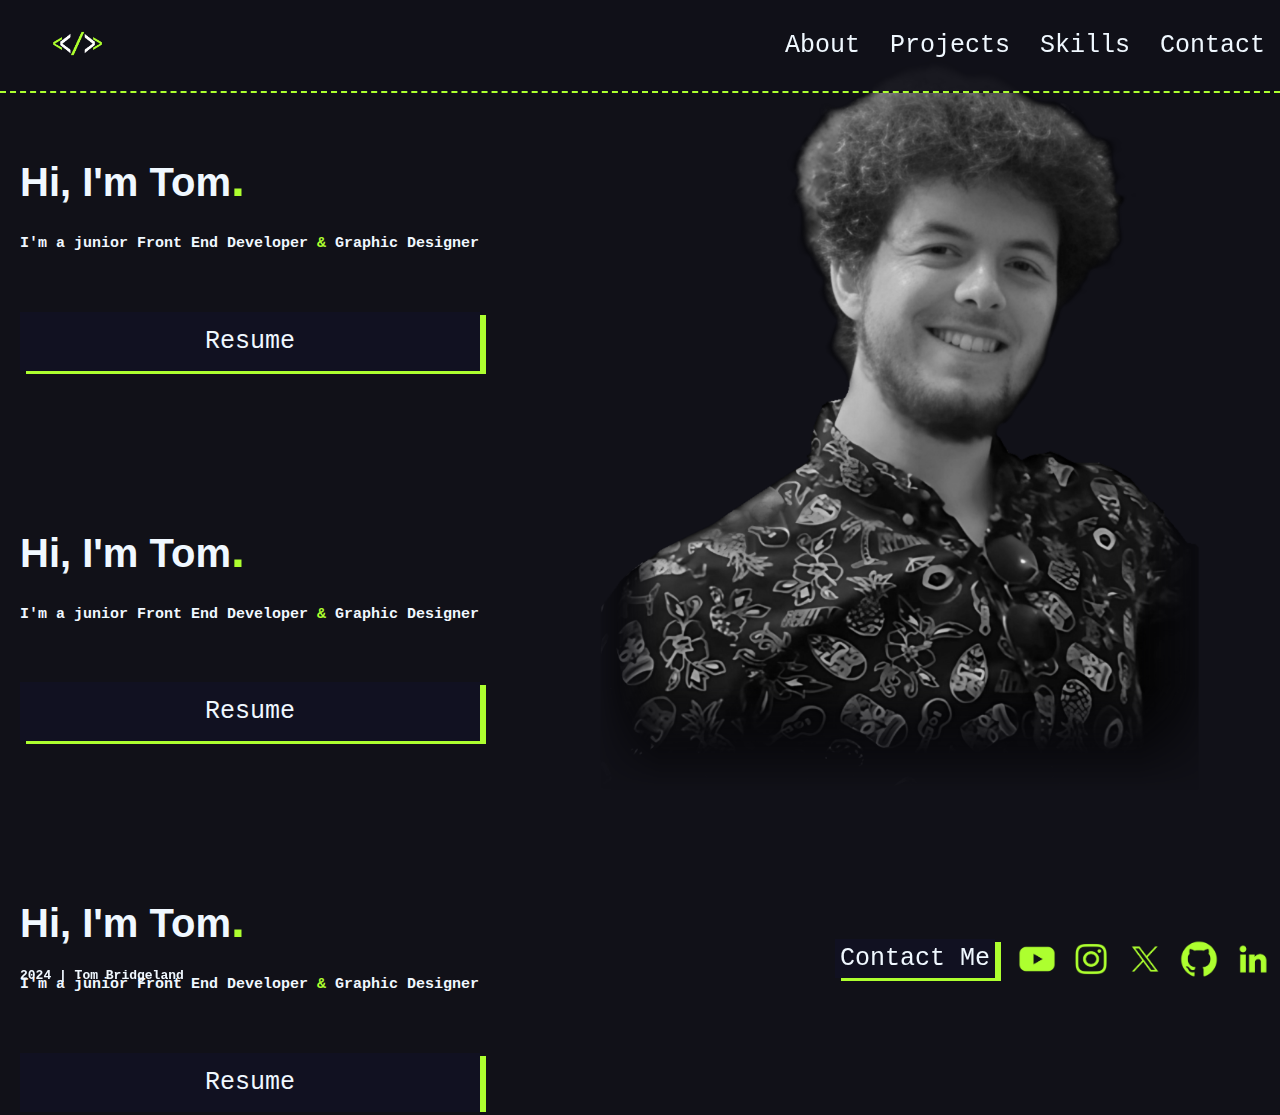
==== About.html @ 993d1592 "Add files via upload" ====
<!DOCTYPE HTML>
<html>
<head>
    <!-- Google tag (gtag.js) -->
    <script async src="https://www.googletagmanager.com/gtag/js?id=G-9WRDG7SPM1"></script>
    <script>
        window.dataLayer = window.dataLayer || [];
        function gtag(){dataLayer.push(arguments);}
        gtag('js', new Date());

        gtag('config', 'G-9WRDG7SPM1');
    </script>
    <meta charset="utf-8" name="viewport" content="width=device-width, initial-scale=0.7">
    <title>Tom Bridgeland</title>
    <link rel="stylesheet" href="main.css">
</head>

<body>
    <div class="navbar">
        <ul>
            <li><a href="/index.html"><img src="logo.png" alt="Logo"/></a></li>
            <li><a id="txt" href="/Contact.html">Contact</a></li>
            <li><a id="txt" href="/Skills.html">Skills</a></li>
            <li><a id="txt" href="/Projects.html">Projects</a></li>
            <li><a id="txt" href="/About.html">About</a></li>
            <li><a class="navi" onclick="openNav()">&#9776;</a></li>
        </ul>
    </div>
    <div id="sidenav" class="sidenav">
        <a href="javascript:void(0)" class="closebtn" onclick="closeNav()">&times;</a>
        <a href="/About.html">About</a>
        <a href="/Projects.html">Projects</a>
        <a href="/Skills.html">Skills</a>
        <a href="/Contact.html">Contact</a>
        <div class="sidenavfoot">
            <img id="img1" src="linkedIn.png" alt="LinkedIn"/>
            <img id="img2" src="gitHub.png" alt="GitHub"/>
            <img id="img3" src="twitter.png" alt="Twitter"/>
            <img id="img4" src="instagram.png" alt="Instagram"/>
            <img id="img5" src="youTube.png" alt="YouTube"/>
            <img id="img6" src="email.png" alt="YouTube"/>
        </div>
    </div>
    <script>
        function openNav() {
            document.getElementById("sidenav").style.width = "250px";
        }

        function closeNav() {
            document.getElementById("sidenav").style.width = "0";
        }
    </script>
    <div class="intro">
        <h1>Hi, I'm Tom<b style="color: greenyellow; font-size: 50px;">.</b></h1>
        <h4>I'm a junior Front End Developer <b style="color: greenyellow; font-size: px;">&amp;</b> Graphic Designer</h4>
        <a href="cv.pdf" target="_blank" class="resumeBtn">Resume</a>
        <img src="me.png"/>
    </div>
    <div class="intro">
        <h1>Hi, I'm Tom<b style="color: greenyellow; font-size: 50px;">.</b></h1>
        <h4>I'm a junior Front End Developer <b style="color: greenyellow; font-size: px;">&amp;</b> Graphic Designer</h4>
        <a href="cv.pdf" target="_blank" class="resumeBtn">Resume</a>
    </div>
    <div class="intro">
        <h1>Hi, I'm Tom<b style="color: greenyellow; font-size: 50px;">.</b></h1>
        <h4>I'm a junior Front End Developer <b style="color: greenyellow; font-size: px;">&amp;</b> Graphic Designer</h4>
        <a href="cv.pdf" target="_blank" class="resumeBtn">Resume</a>
    </div>
    <div class="footer">
        <h4>2024 | Tom Bridgeland</h4>
        <ul>
            <li><img id="img1" src="linkedIn.png" alt="LinkedIn"/></li>
            <li><img id="img2" src="gitHub.png" alt="GitHub"/></li>
            <li><img id="img3" src="twitter.png" alt="Twitter"/></li>
            <li><img id="img4" src="instagram.png" alt="Instagram"/></li>
            <li><img id="img5" src="youTube.png" alt="YouTube"/></li>
            <a>Contact Me</a>
        </ul>
    </div>
</body>
</html>
---- main.css ----
* {
    
}
body {
    color:aliceblue;
    margin:0;
    background-color: #111118;
};
}
ul {
    list-style: none;
    margin: 0;
    padding: 0;
}

.navbar {
    overflow: hidden;
    Background-color: #111118e6;
    position: fixed;
    top: 0;
    width: 100%;
    border-bottom-style: dashed;
    border-bottom-width: 2px;
    border-bottom-color: greenyellow;
    z-index: 4;
}
.navbar li{
    display: inline;
    
}
.navbar a#txt{
    font-size: 25px;
    font-family: monospace;
    float:right;
    margin:10px;
    padding: 5px;
    text-decoration: none;
    color: aliceblue;
}
.navbar a#txt:hover{
    color:greenyellow;
    box-shadow: 6px 3px greenyellow;
}
.navbar img {
    width: 55px;
    height: 55px;
    margin-left:10px;
}

.navi {
    float: right;
    display:none;
}
.sidenav {
    height: 100%;
    width: 0%;
    position: fixed;
    z-index: 4;
    top: 0;
    right: 0;
    background-color: #111118e6;
    overflow-x: hidden;
    transition: 0.5s;
    padding-top: 60px;
}
.sidenav a {
    padding: 8px 8px 8px 32px;
    font-family: monospace;
    text-decoration: none;
    font-size: 25px;
    color: #FFFFFF;
    display: block;
    transition: 0.3s;
}
.sidenav a:hover {
    color: greenyellow;
}
.sidenav .closebtn {
    position: absolute;
    top: -1px;
    font-size: 65px;
    right: 4px;
    width: 300
    margin-left: 50px;
}
.sidenavfoot {
    position: fixed;
    margin: 2px;
    bottom: 10px;
    transition-delay: 2s;
    transition: 0.3s;
    opacity: 1;
}
.sidenavfoot img {
    width: 40px;
    margin: 0 0 5px 25px;
    border-radius: 5px;
}
.sidenavfoot img#img1:hover {
    content: url("linkedIn1.png")
}
.sidenavfoot img#img2:hover {
    content: url("gitHub1.png")
}
.sidenavfoot img#img3:hover {
    content: url("twitter1.png")
}
.sidenavfoot img#img4:hover {
    content: url("instagram1.png")
}
.sidenavfoot img#img5:hover {
    content: url("youTube1.png")
}
.sidenavfoot img#img6:hover {
    content: url("email1.png")
}
@media screen and (max-height: 450px) {
    .sidenav {
        padding-top: 15px;
    }
    .sidenav a {
        font-size: 18px;
    }
}

.intro {
    margin-top: 150px;
    margin-left: 20px;
}
.intro h1 {
    font-size: 40px;
    font-family: sans-serif;
    color:aliceblue;
}
.intro h4{
    font-family: monospace;
    font-size: 15px;
}
.intro a {
    background-color: #111121;
    border: none;
    color: aliceblue;
    padding: 15px 185px;
    text-align: center;
    text-decoration: none;
    display: inline-block;
    font-size: 25px;
    font-family: monospace;
    box-shadow: 6px 3px greenyellow;
    margin-top: 40px;
    transition: 0.3s;
}
.intro a:hover {
    box-shadow: 4px 1.5px greenyellow;
    color: greenyellow;
}
.intro img {
    width:600px;
    float:right;
    margin-right: 80px;
    margin-top:-250px;
}

.ftGDProjects h2 {
    font-family: monospace;
    margin-top:100px;
    margin-left:20px;
}
.ftGDProjects ul {
    display:grid;
    grid-template-columns: auto auto auto auto;
    padding: 10px;
    list-style: none;
    max-width: 1200px;
}
.ftGDProjects ul img {
    width:250px;
}
.ftGDProjects button {
    width:250px;
    height: 250px;
    background-color: #111121;
    border: none;
    color: aliceblue;
    text-align: center;
    text-decoration: none;
    display: inline-block;
    font-size: 30px;
    font-family: monospace;
    box-shadow: 6px 3px greenyellow;
    margin: 10px;
}
.ftGDProjects button:hover {
    box-shadow: 4px 1.5px greenyellow;
    color: greenyellow;
}
.gDP1, .gDP2, .gDP3, .gDP4, .gDP5, .gDP6, .gDP7{
    display: grid;
    margin: 0px;
    width: 250px;
    height: 250px;
    perspective: 1000px;
    margin: 10px;
    transition: 0.3s;
}
.flip-box-inner, .flip-box-inner2, .flip-box-inner3, .flip-box-inner4, .flip-box-inner5, .flip-box-inner6, .flip-box-inner7{
    width: 250px;
    height: 250px;
    text-align: center;
    transition: transform 0.3s;
    transform-style: preserve-3d;
}
.gDP1:hover .flip-box-inner, .gDP2:hover .flip-box-inner2,.gDP3:hover .flip-box-inner3, .gDP4:hover .flip-box-inner4,.gDP5:hover .flip-box-inner5, .gDP6:hover .flip-box-inner6, .gDP7:hover .flip-box-inner7{
    transform: rotateY(180deg) rotateZ(0deg);
}
.flip-box-front, .flip-box-back, .flip-box-front2, .flip-box-back2, .flip-box-front3, .flip-box-back3, .flip-box-front4, .flip-box-back4, .flip-box-front5, .flip-box-back5, .flip-box-front6, .flip-box-back6, .flip-box-front7, .flip-box-back7{
    position: absolute;
    width: 250px;
    height: 250px;
    -webkit-backface-visibility: hidden;
    backface-visibility: hidden;
}
.flip-box-front, .flip-box-front2, .flip-box-front3, .flip-box-front4, .flip-box-front5, .flip-box-front6, .flip-box-front7{
    color: black;
}
.flip-box-back, .flip-box-back2, .flip-box-back3, .flip-box-back4, .flip-box-back5, .flip-box-back6, .flip-box-back7{
    background-color: #111121;
    color: white;
    transform: rotateY(180deg) rotateZ(0deg);
}
.gDP1 a, .gDP2 a, .gDP3 a, .gDP4 a, .gDP5 a, .gDP6 a, .gDP7 a {
    background-color: #111121;
    font-size: 25px;
    padding:5px;
    font-family: monospace;
    box-shadow: 6px 3px greenyellow;
}
.gDP1 p, .gDP2 p, .gDP3 p, .gDP4 p, .gDP5 p, .gDP6 p, .gDP7 p {
    padding: 5px;
}
.gDP1 a:hover, .gDP2 a:hover, .gDP3 a:hover, .gDP4 a:hover, .gDP5 a:hover, .gDP6 a:hover, .gDP7 a:hover {
    color:greenyellow;
    box-shadow: 4px 1.5px greenyellow;
}

.ftWDProjects h2 {
    font-family: monospace;
    margin-top: 100px;
    margin-left:20px;
}
.ftWDProjects ul {
    display:grid;
    grid-template-columns: auto auto auto auto;
    padding: 10px;
    max-width: 1200px;
    list-style: none;
}
.ftWDProjects ul img {
    width:250px;
    padding:10px;
}
.ftWDProjects button {
    width:250px;
    height: 250px;
    background-color: #111121;
    border: none;
    color: aliceblue;
    text-align: center;
    text-decoration: none;
    display: inline-block;
    font-size: 30px;
    font-family: monospace;
    box-shadow: 6px 3px greenyellow;
    margin: 20px;
}
.ftWDProjects button:hover {
    box-shadow: 4px 1.5px greenyellow;
    color: greenyellow;
}


.footer {
    position: fixed;
    bottom: -100px;
    width: 100%;
    margin-top: 100px;
    transition: bottom 0.5s ease;
}
.footer.show {
    bottom: 0;
}
.footer ul {
    list-style: none;
}
.footer img {
    width: 40px;
    float:right;
    margin:7px;
    margin-top: 15px;
    border-radius: 8px;
}
.footer img#img1:hover {
    content: url("linkedIn1.png")
}
.footer img#img2:hover {
    content: url("gitHub1.png")
}
.footer img#img3:hover {
    content: url("twitter1.png")
}
.footer img#img4:hover {
    content: url("instagram1.png")
}
.footer img#img5:hover {
    content: url("youTube1.png")
}
.footer a {
    font-size: 25px;
    font-family: monospace;
    box-shadow: 6px 3px greenyellow;
    background-color: #111121;
    border: none;
    color: aliceblue;
    float: right;
    text-decoration: none;
    margin: 15px;
    margin-top:15px;
    padding:5px;
    transition: 0.3s;
}
.footer a:hover {
    box-shadow: 4px 1.5px greenyellow;
    color: greenyellow;
}
.footer h4 {
    float:left;
    margin-left:20px;
    margin-top: 60px;
    font-family: monospace;
    transition: 0.3s;
}
/*Contact page */
.contact {
    padding: 12px 24px 24px 24px;
	margin: 40px auto;
    margin-top: 150px;
    max-width: 600px;
}
.contact h2 {
    font-family: monospace;
}
.contact p {
    font-size: 20px;
    font-family: monospace;
    margin-bottom: 5px;
}
input[type=text], input[type=email], textarea {
    width: 100%;
    padding: 12px;
    background: #111132;
    box-sizing: border-box;

    margin-bottom: 16px;
    resize: vertical;
    box-shadow:  0px 3px greenyellow;
    border: 10px;
    border-color: #111118;
    color:aliceblue;
}
input[type=submit] {
    background: #111132;
    box-shadow: 6px 3px greenyellow;
	color: white;
	border: 0;
	padding: 12px 24px;
	border-radius: 4px;
	transition: all ease-in-out 0.1s;
    text-align: center;
    font-size: 20px;
    font-family: monospace;
}
.submitForm {
    text-align: center;
    margin-bottom:85px;
}
/* Scaling */
@media only screen and (max-width: 1100px) {
    .ftGDProjects ul {
        grid-template-columns: auto auto auto;
    }
    .ftWDProjects ul {
        grid-template-columns: auto auto auto;
    }
    .gDP7, .gDP6 {
        display: none;
    }
    .gDP5, gDP4 {
        display: block;
    }
}
@media only screen and (max-width: 800px) {
    .ftGDProjects ul {
        grid-template-columns: auto auto;
    }
    .navbar a#txt{
        display:none;
    }
    
    .navi {
        display:block;
        font-size:60px;
        color:white;
        text-decoration: none;
        padding-bottom: 10px;
        padding-right:5px;
        margin-top:-10px;
    }
    .ftWDProjects ul {
        grid-template-columns: auto auto;
    }
    .gDP7, .gDP6, .gDP5, .gDP4{
        display: none;
    }
}
@media only screen and (max-width: 650px) {
    .footer li {
        display: none;
    }
}
@media only screen and (max-width: 450px) {
  /* For thin mobile phones: */
    .footer a {
        width: 75px;
        font-size: 17px;
        text-align: center;
        margin-top: 25px;
    }
    .ftWDProjects ul {
        grid-template-columns: auto;
    }
    .ftGDProjects ul {
        grid-template-columns: auto;
    }
    .gDP7, .gDP6, .gDP5, .gDP4, .gDP3{
        display: none;
    }
    .intro a {
        padding: 10px 90px;
    }
}
@media only screen and (min-width: 800px) {
    /* Hide SideNav when resized */
    .sidenav {
        display: none;
    }
}
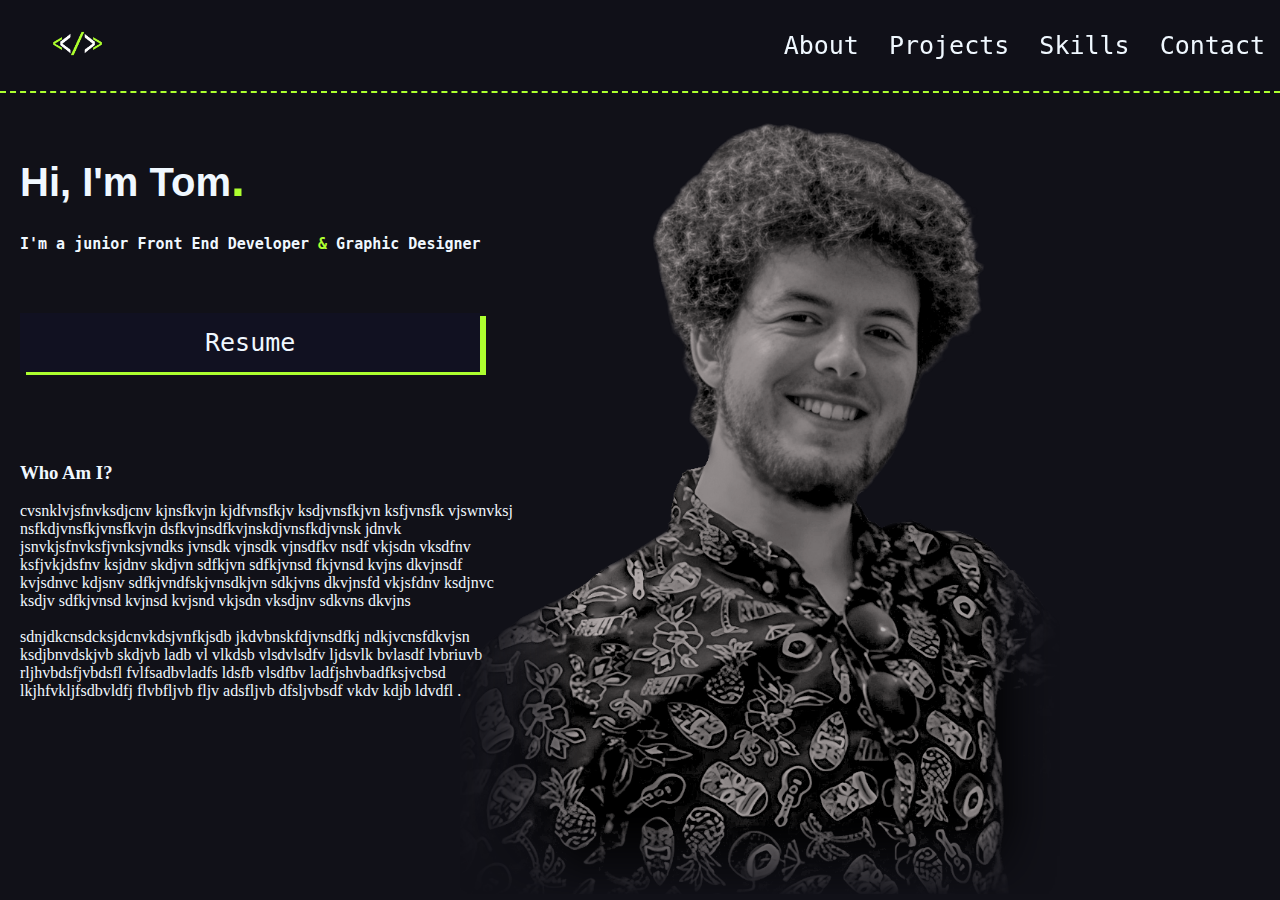
==== commit 7a9226a1: "Add files via upload" ====
--- a/About.html
+++ b/About.html
@@ -10,7 +10,7 @@
 
         gtag('config', 'G-9WRDG7SPM1');
     </script>
-    <meta charset="utf-8" name="viewport" content="width=device-width, initial-scale=0.7">
+    <meta charset="utf-8" name="viewport" content="width=device-width, initial-scale=0.75">
     <title>Tom Bridgeland</title>
     <link rel="stylesheet" href="main.css">
 </head>
@@ -33,12 +33,12 @@
         <a href="/Skills.html">Skills</a>
         <a href="/Contact.html">Contact</a>
         <div class="sidenavfoot">
-            <img id="img1" src="linkedIn.png" alt="LinkedIn"/>
-            <img id="img2" src="gitHub.png" alt="GitHub"/>
-            <img id="img3" src="twitter.png" alt="Twitter"/>
-            <img id="img4" src="instagram.png" alt="Instagram"/>
-            <img id="img5" src="youTube.png" alt="YouTube"/>
-            <img id="img6" src="email.png" alt="YouTube"/>
+            <a href="https://linkedin.com/in/tom-bridgeland" target="_blank"><img id="img1" src="linkedIn.png" alt="LinkedIn"/></a>
+            <a href="https://github.com/Invalid-Content" target="_blank"><img id="img2" src="gitHub.png" alt="GitHub"/></a>
+            <a href="https://x.com/Invalid_Content" target="_blank"><img id="img3" src="twitter.png" alt="Twitter"/></a>
+            <a href="https://www.instagram.com/astronout_official/" target="_blank"><img id="img4" src="instagram.png" alt="Instagram"/></a>
+            <a href="https://www.youtube.com/channel/UCUo3MCnlBtBsJLTzMDvlNVA" target="_blank"><img id="img5" src="youTube.png" alt="YouTube"/></a>
+            <a href="mailto:Tom@astr0.co.uk"><img id="img6" src="email.png" alt="YouTube"/></a>
         </div>
     </div>
     <script>
@@ -56,26 +56,39 @@
         <a href="cv.pdf" target="_blank" class="resumeBtn">Resume</a>
         <img src="me.png"/>
     </div>
-    <div class="intro">
-        <h1>Hi, I'm Tom<b style="color: greenyellow; font-size: 50px;">.</b></h1>
-        <h4>I'm a junior Front End Developer <b style="color: greenyellow; font-size: px;">&amp;</b> Graphic Designer</h4>
-        <a href="cv.pdf" target="_blank" class="resumeBtn">Resume</a>
+    <div class="abtMe">
+    <h3>Who Am I?</h3>
+    <p>cvsnklvjsfnvksdjcnv kjnsfkvjn kjdfvnsfkjv ksdjvnsfkjvn ksfjvnsfk vjswnvksj nsfkdjvnsfkjvnsfkvjn dsfkvjnsdfkvjnskdjvnsfkdjvnsk jdnvk jsnvkjsfnvksfjvnksjvndks jvnsdk vjnsdk vjnsdfkv nsdf vkjsdn vksdfnv ksfjvkjdsfnv ksjdnv skdjvn sdfkjvn sdfkjvnsd fkjvnsd kvjns dkvjnsdf kvjsdnvc kdjsnv sdfkjvndfskjvnsdkjvn sdkjvns dkvjnsfd vkjsfdnv ksdjnvc ksdjv sdfkjvnsd kvjnsd kvjsnd vkjsdn vksdjnv sdkvns dkvjns <br><br>sdnjdkcnsdcksjdcnvkdsjvnfkjsdb jkdvbnskfdjvnsdfkj ndkjvcnsfdkvjsn ksdjbnvdskjvb skdjvb ladb vl vlkdsb vlsdvlsdfv ljdsvlk bvlasdf lvbriuvb rljhvbdsfjvbdsfl fvlfsadbvladfs ldsfb vlsdfbv ladfjshvbadfksjvcbsd lkjhfvkljfsdbvldfj flvbfljvb fljv adsfljvb dfsljvbsdf vkdv kdjb ldvdfl .</p>
     </div>
-    <div class="intro">
-        <h1>Hi, I'm Tom<b style="color: greenyellow; font-size: 50px;">.</b></h1>
-        <h4>I'm a junior Front End Developer <b style="color: greenyellow; font-size: px;">&amp;</b> Graphic Designer</h4>
-        <a href="cv.pdf" target="_blank" class="resumeBtn">Resume</a>
+    <div class="wrkExp">
+        
     </div>
-    <div class="footer">
-        <h4>2024 | Tom Bridgeland</h4>
+    <div class="eduExp">
+    
+    </div>
+    <br>
+    <br>
+    <br>
+    <div id="footer" class="footer">
+        <h4><b>2024 | Tom Bridgeland</b></h4>
         <ul>
-            <li><img id="img1" src="linkedIn.png" alt="LinkedIn"/></li>
-            <li><img id="img2" src="gitHub.png" alt="GitHub"/></li>
-            <li><img id="img3" src="twitter.png" alt="Twitter"/></li>
-            <li><img id="img4" src="instagram.png" alt="Instagram"/></li>
-            <li><img id="img5" src="youTube.png" alt="YouTube"/></li>
-            <a>Contact Me</a>
+            <li><a href="https://linkedin.com/in/tom-bridgeland" target="_blank"><img id="img1" src="linkedIn.png" alt="LinkedIn"/></a></li>
+            <li><a href="https://github.com/Invalid-Content" target="_blank"><img id="img2" src="gitHub.png" alt="GitHub"/></a></li>
+            <li><a href="https://x.com/Invalid_Content" target="_blank"><img id="img3" src="twitter.png" alt="Twitter"/></a></li>
+            <li><a href="https://www.instagram.com/astronout_official/" target="_blank"><img id="img4" src="instagram.png" alt="Instagram"/></a></li>
+            <li><a href="https://www.youtube.com/channel/UCUo3MCnlBtBsJLTzMDvlNVA" target="_blank"><img id="img5" src="youTube.png" alt="YouTube"/></a></li>
+            <a id="contact" href="mailto:Tom@astr0.co.uk" >Contact Me</a>
         </ul>
     </div>
+    <script>
+        window.addEventListener('scroll', function() {
+            const footer = document.getElementById('footer');
+        if ((window.innerHeight + window.scrollY) >= document.body.offsetHeight) {
+            footer.classList.add('show');
+        } else {
+            footer.classList.remove('show');
+            }
+        });
+    </script>
 </body>
 </html>--- a/main.css
+++ b/main.css
@@ -1,5 +1,5 @@
 * {
-    
+    zoom: 100%;
 }
 body {
     color:aliceblue;
@@ -80,21 +80,21 @@
     top: -1px;
     font-size: 65px;
     right: 4px;
-    width: 300
     margin-left: 50px;
 }
 .sidenavfoot {
     position: fixed;
     margin: 2px;
     bottom: 10px;
-    transition-delay: 2s;
-    transition: 0.3s;
-    opacity: 1;
+    min-width: 250px;
+}
+.sidenavfoot a {
+    display: inline;
+    margin: 0 0 5px 25px;
+    padding: 0; 
 }
 .sidenavfoot img {
     width: 40px;
-    margin: 0 0 5px 25px;
-    border-radius: 5px;
 }
 .sidenavfoot img#img1:hover {
     content: url("linkedIn1.png")
@@ -135,6 +135,7 @@
 .intro h4{
     font-family: monospace;
     font-size: 15px;
+    margin-right: 10px;
 }
 .intro a {
     background-color: #111121;
@@ -155,10 +156,12 @@
     color: greenyellow;
 }
 .intro img {
+    
     width:600px;
-    float:right;
-    margin-right: 80px;
-    margin-top:-250px;
+    position: fixed;
+    top: 90px;
+    left: 460px;
+    transition: 0.3s;
 }
 
 .ftGDProjects h2 {
@@ -314,7 +317,7 @@
 .footer img#img5:hover {
     content: url("youTube1.png")
 }
-.footer a {
+.footer a#contact {
     font-size: 25px;
     font-family: monospace;
     box-shadow: 6px 3px greenyellow;
@@ -382,6 +385,17 @@
 .submitForm {
     text-align: center;
     margin-bottom:85px;
+}
+
+/* About */
+.abtMe {
+    margin: 20px;
+}
+.abtMe h3 {
+    margin-top: 90px;
+}
+.abtMe p {
+    max-width: 500px;
 }
 /* Scaling */
 @media only screen and (max-width: 1100px) {
@@ -421,15 +435,25 @@
     .gDP7, .gDP6, .gDP5, .gDP4{
         display: none;
     }
+    .intro img {
+        position: inherit;
+        width:500px;
+        margin-top:40px;
+}
 }
 @media only screen and (max-width: 650px) {
     .footer li {
         display: none;
     }
-}
-@media only screen and (max-width: 450px) {
+    .intro img {
+        width:400px;
+        position:inherit;
+        margin-top:40px;
+}
+}
+@media only screen and (max-width: 500px) {
   /* For thin mobile phones: */
-    .footer a {
+    .footer a#contact {
         width: 75px;
         font-size: 17px;
         text-align: center;
@@ -447,10 +471,20 @@
     .intro a {
         padding: 10px 90px;
     }
+    .intro img {
+        width:320px;
+        position:inherit;
+        margin-top:40px;
+}
 }
 @media only screen and (min-width: 800px) {
     /* Hide SideNav when resized */
     .sidenav {
         display: none;
     }
+}
+
+/* Project Template */
+.p1 {
+    margin-top: 140px;
 }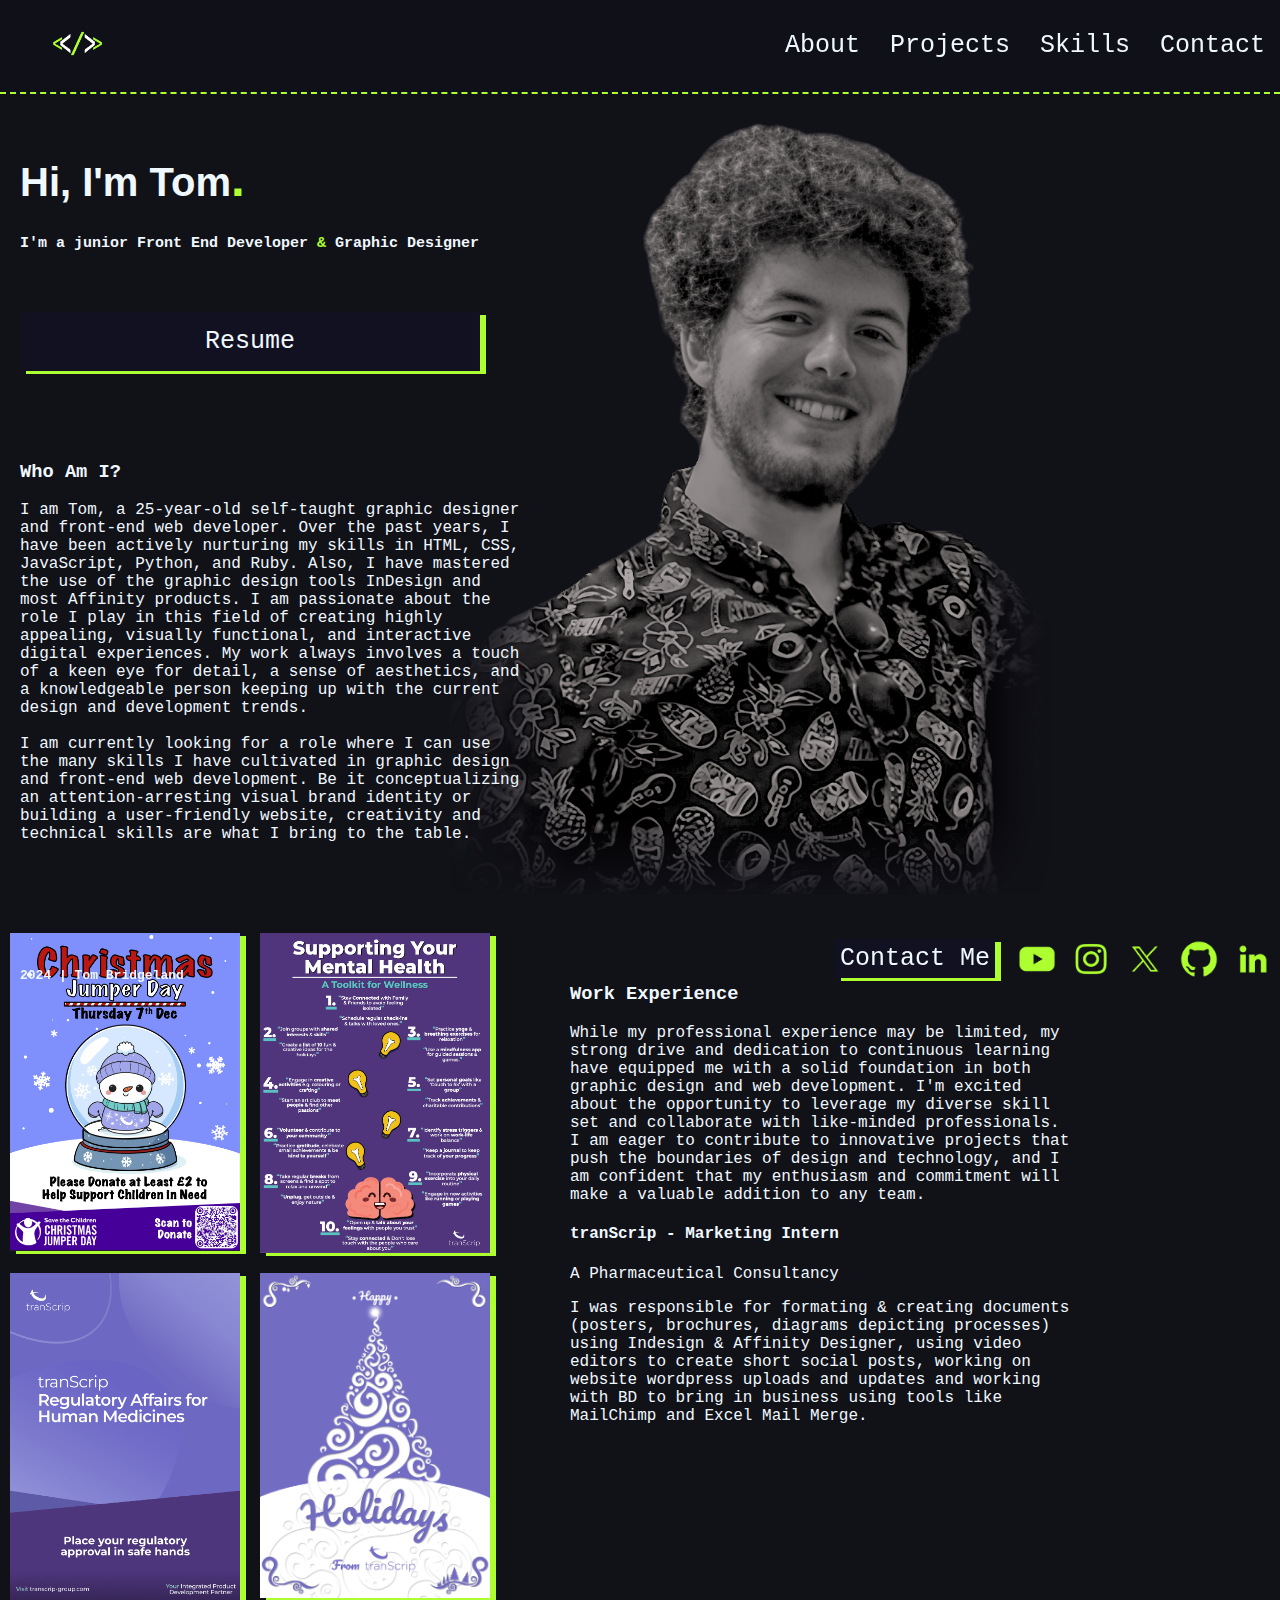
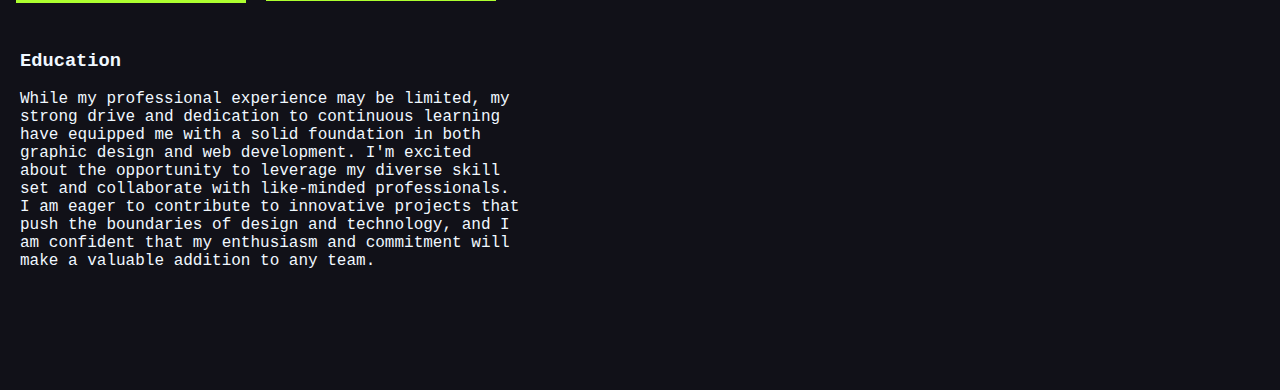
==== commit 68c91041: "Add files via upload" ====
--- a/About.html
+++ b/About.html
@@ -2,17 +2,18 @@
 <html>
 <head>
     <!-- Google tag (gtag.js) -->
-    <script async src="https://www.googletagmanager.com/gtag/js?id=G-9WRDG7SPM1"></script>
+    <script async src="https://www.googletagmanager.com/gtag/js?id=G-1WYHKHPQ9J"></script>
     <script>
         window.dataLayer = window.dataLayer || [];
         function gtag(){dataLayer.push(arguments);}
         gtag('js', new Date());
 
-        gtag('config', 'G-9WRDG7SPM1');
+        gtag('config', 'G-1WYHKHPQ9J');
     </script>
     <meta charset="utf-8" name="viewport" content="width=device-width, initial-scale=0.75">
     <title>Tom Bridgeland</title>
     <link rel="stylesheet" href="main.css">
+    <link rel="icon" type="image/x-icon" href="favicon.png">
 </head>
 
 <body>
@@ -58,15 +59,27 @@
     </div>
     <div class="abtMe">
     <h3>Who Am I?</h3>
-    <p>cvsnklvjsfnvksdjcnv kjnsfkvjn kjdfvnsfkjv ksdjvnsfkjvn ksfjvnsfk vjswnvksj nsfkdjvnsfkjvnsfkvjn dsfkvjnsdfkvjnskdjvnsfkdjvnsk jdnvk jsnvkjsfnvksfjvnksjvndks jvnsdk vjnsdk vjnsdfkv nsdf vkjsdn vksdfnv ksfjvkjdsfnv ksjdnv skdjvn sdfkjvn sdfkjvnsd fkjvnsd kvjns dkvjnsdf kvjsdnvc kdjsnv sdfkjvndfskjvnsdkjvn sdkjvns dkvjnsfd vkjsfdnv ksdjnvc ksdjv sdfkjvnsd kvjnsd kvjsnd vkjsdn vksdjnv sdkvns dkvjns <br><br>sdnjdkcnsdcksjdcnvkdsjvnfkjsdb jkdvbnskfdjvnsdfkj ndkjvcnsfdkvjsn ksdjbnvdskjvb skdjvb ladb vl vlkdsb vlsdvlsdfv ljdsvlk bvlasdf lvbriuvb rljhvbdsfjvbdsfl fvlfsadbvladfs ldsfb vlsdfbv ladfjshvbadfksjvcbsd lkjhfvkljfsdbvldfj flvbfljvb fljv adsfljvb dfsljvbsdf vkdv kdjb ldvdfl .</p>
+    <p>I am Tom, a 25-year-old self-taught graphic designer and front-end web developer. Over the past years, I have been actively nurturing my skills in HTML, CSS, JavaScript, Python, and Ruby. Also, I have mastered the use of the graphic design tools InDesign and most Affinity products. I am passionate about the role I play in this field of creating highly appealing, visually functional, and interactive digital experiences. My work always involves a touch of a keen eye for detail, a sense of aesthetics, and a knowledgeable person keeping up with the current design and development trends.<br><br>I am currently looking for a role where I can use the many skills I have cultivated in graphic design and front-end web development. Be it conceptualizing an attention-arresting visual brand identity or building a user-friendly website, creativity and technical skills are what I bring to the table.</p>
     </div>
     <div class="wrkExp">
-        
+        <div class="wrkTranscrip">
+            <h3>Work Experience</h3>
+            <p>While my professional experience may be limited, my strong drive and dedication to continuous learning have equipped me with a solid foundation in both graphic design and web development. I'm excited about the opportunity to leverage my diverse skill set and collaborate with like-minded professionals. I am eager to contribute to innovative projects that push the boundaries of design and technology, and I am confident that my enthusiasm and commitment will make a valuable addition to any team.</p>
+            <h4>tranScrip - Marketing Intern</h4>
+            <p>A Pharmaceutical Consultancy</p>
+            <p>I was responsible for formating &amp; creating documents (posters, brochures, diagrams depicting processes) using Indesign &amp; Affinity Designer, using video editors to create short social posts, working on website wordpress uploads and updates and working with BD to bring in business using tools like MailChimp and Excel Mail Merge.</p>
+        </div>
+        <div class="transcripImg">
+            <img src="postertranScrip.png"/>
+            <img src="healthtranScrip.png"/>
+            <img src="brochureImg.png"/>
+            <img src="holidaysImg.png"/>
+        </div>
     </div>
     <div class="eduExp">
-    
+        <h3>Education</h3>
+        <p>While my professional experience may be limited, my strong drive and dedication to continuous learning have equipped me with a solid foundation in both graphic design and web development. I'm excited about the opportunity to leverage my diverse skill set and collaborate with like-minded professionals. I am eager to contribute to innovative projects that push the boundaries of design and technology, and I am confident that my enthusiasm and commitment will make a valuable addition to any team.</p>
     </div>
-    <br>
     <br>
     <br>
     <div id="footer" class="footer">
--- a/main.css
+++ b/main.css
@@ -5,6 +5,7 @@
     color:aliceblue;
     margin:0;
     background-color: #111118;
+    font-family: monospace, sans-serif;
 };
 }
 ul {
@@ -158,10 +159,11 @@
 .intro img {
     
     width:600px;
-    position: fixed;
+    position: absolute;
     top: 90px;
-    left: 460px;
+    left: 450px;
     transition: 0.3s;
+    z-index: -1;
 }
 
 .ftGDProjects h2 {
@@ -240,6 +242,7 @@
 }
 .gDP1 p, .gDP2 p, .gDP3 p, .gDP4 p, .gDP5 p, .gDP6 p, .gDP7 p {
     padding: 5px;
+    font-family: sans-serif;
 }
 .gDP1 a:hover, .gDP2 a:hover, .gDP3 a:hover, .gDP4 a:hover, .gDP5 a:hover, .gDP6 a:hover, .gDP7 a:hover {
     color:greenyellow;
@@ -397,6 +400,43 @@
 .abtMe p {
     max-width: 500px;
 }
+.wrkExp {
+    margin-top: 80px;
+    max-width: 1090px;
+}
+.wrkTranscrip {
+    margin: 20px;
+    float:right;
+}
+.wrkTranscrip h3 {
+    margin-top: 40px;
+}
+.wrkTranscrip p {
+    max-width: 500px;
+}
+
+.transcripImg{
+    float:left;
+    display: grid;
+    list-style: none;
+    grid-template-columns: auto auto;
+    margin-bottom: 40px;
+    
+}
+.transcripImg img{
+    width: 230px;
+    margin: 10px;
+    box-shadow: 6px 3px greenyellow;
+}
+.eduExp {
+    width: auto;
+    max-width: 500px;
+    margin-left:20px;
+}
+.eduExp h3 {
+    padding-top:100px;
+}
+
 /* Scaling */
 @media only screen and (max-width: 1100px) {
     .ftGDProjects ul {
@@ -412,6 +452,11 @@
         display: block;
     }
 }
+@media only screen and (max-width: 1040px) {
+    .wrkTranscrip {
+        float: left;
+    }
+}
 @media only screen and (max-width: 800px) {
     .ftGDProjects ul {
         grid-template-columns: auto auto;
@@ -419,7 +464,6 @@
     .navbar a#txt{
         display:none;
     }
-    
     .navi {
         display:block;
         font-size:60px;
@@ -438,8 +482,11 @@
     .intro img {
         position: inherit;
         width:500px;
-        margin-top:40px;
-}
+        margin: 40px 0 0 20px;
+    }
+    .abtMe h3 {
+        margin-top: 10px;
+    }
 }
 @media only screen and (max-width: 650px) {
     .footer li {
@@ -448,7 +495,7 @@
     .intro img {
         width:400px;
         position:inherit;
-        margin-top:40px;
+        margin: 40px 0 0 20px;
 }
 }
 @media only screen and (max-width: 500px) {
@@ -457,7 +504,7 @@
         width: 75px;
         font-size: 17px;
         text-align: center;
-        margin-top: 25px;
+        margin: 25px 0 0 30px;
     }
     .ftWDProjects ul {
         grid-template-columns: auto;
@@ -474,7 +521,7 @@
     .intro img {
         width:320px;
         position:inherit;
-        margin-top:40px;
+        margin: 40px 0 0 20px;
 }
 }
 @media only screen and (min-width: 800px) {
@@ -483,6 +530,11 @@
         display: none;
     }
 }
+@media only screen and (min-width: 1000px) {
+    .wrkTranscrip {
+        
+    }
+}
 
 /* Project Template */
 .p1 {
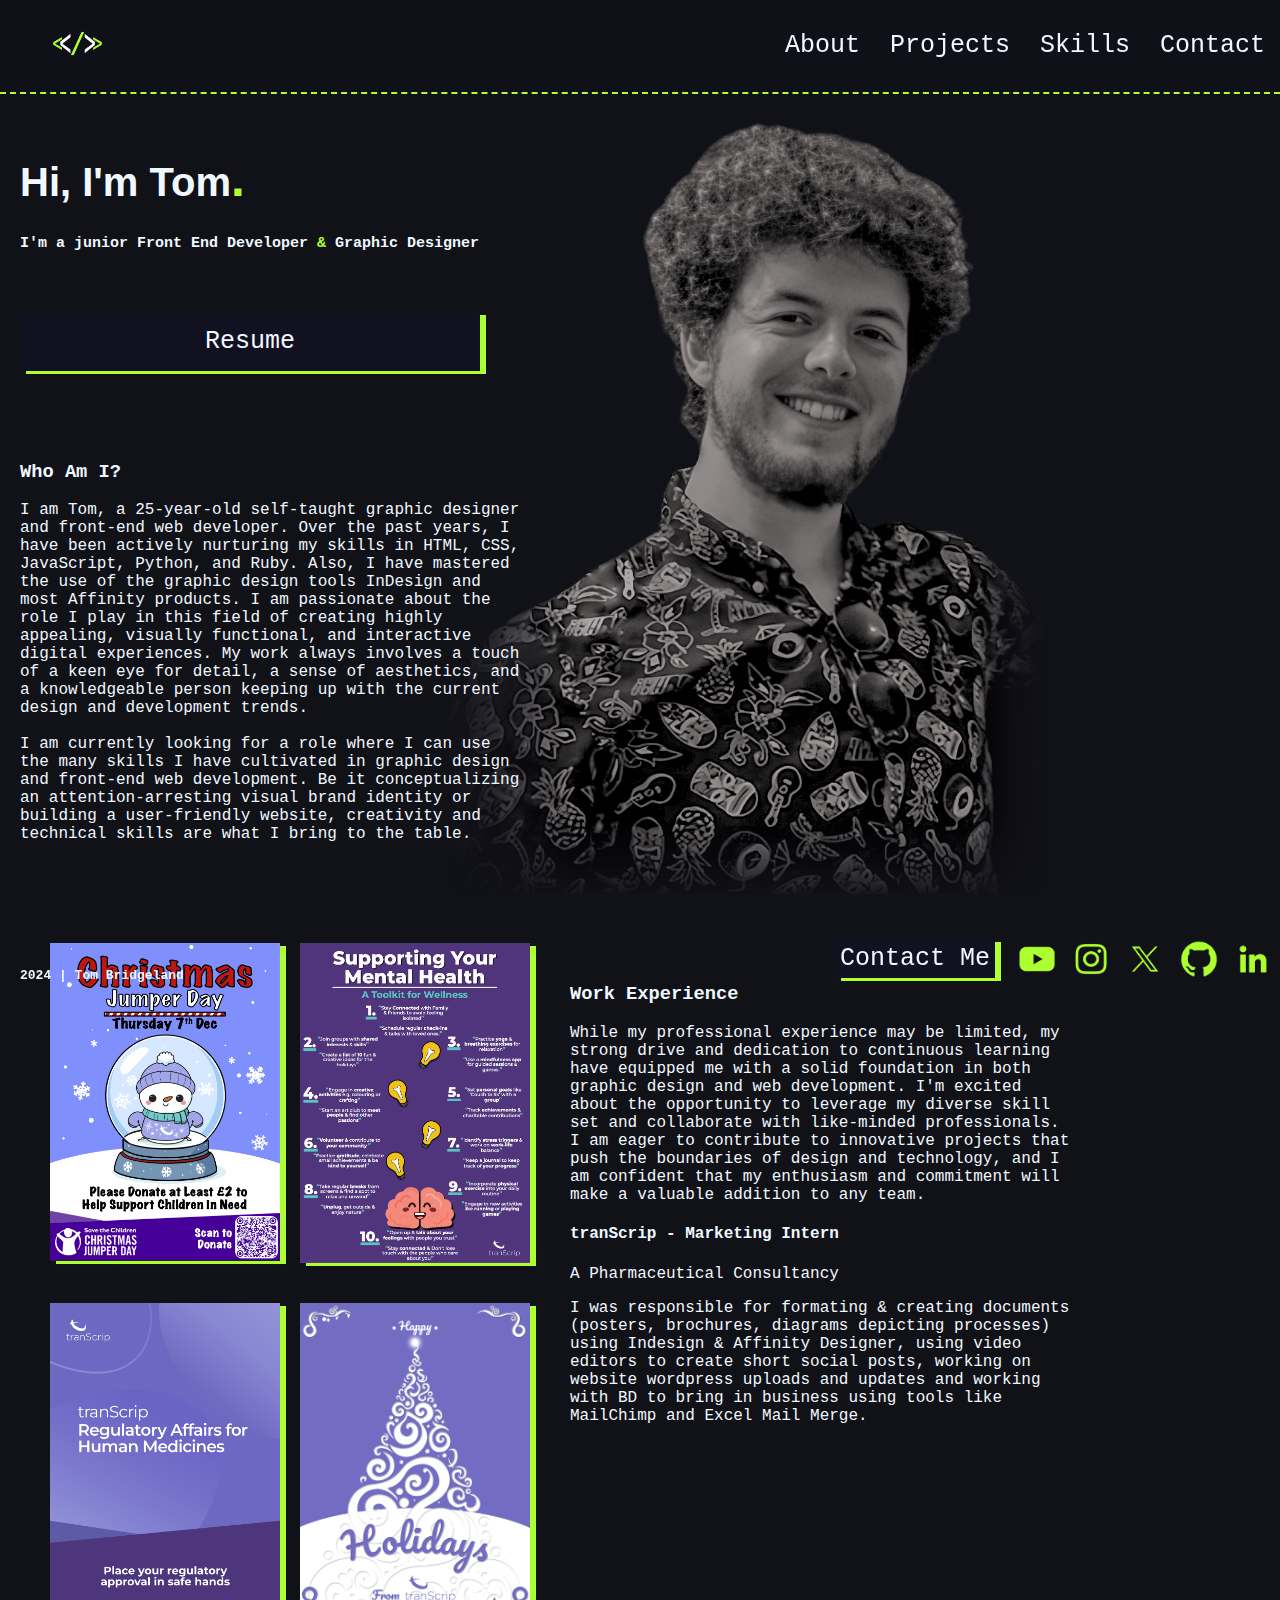
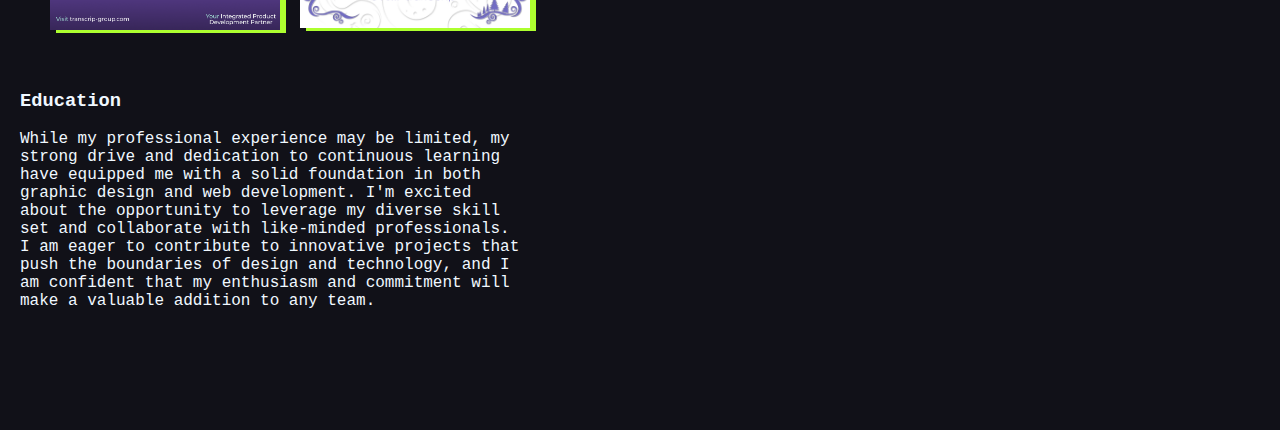
==== commit cd0d6d52: "Add files via upload" ====
--- a/About.html
+++ b/About.html
@@ -11,7 +11,7 @@
         gtag('config', 'G-1WYHKHPQ9J');
     </script>
     <meta charset="utf-8" name="viewport" content="width=device-width, initial-scale=0.75">
-    <title>Tom Bridgeland</title>
+    <title>Tom Bridgeland | About</title>
     <link rel="stylesheet" href="main.css">
     <link rel="icon" type="image/x-icon" href="favicon.png">
 </head>
--- a/main.css
+++ b/main.css
@@ -425,8 +425,12 @@
 }
 .transcripImg img{
     width: 230px;
-    margin: 10px;
-    box-shadow: 6px 3px greenyellow;
+    margin: 20px;
+    margin-left: 20%;
+    box-shadow: 6px 3px greenyellow;
+}
+.transcripImg img:hover {
+    transform: scale(1.5);
 }
 .eduExp {
     width: auto;
@@ -523,6 +527,9 @@
         position:inherit;
         margin: 40px 0 0 20px;
 }
+    .transcripImg {
+        grid-template-columns: auto;
+    }
 }
 @media only screen and (min-width: 800px) {
     /* Hide SideNav when resized */
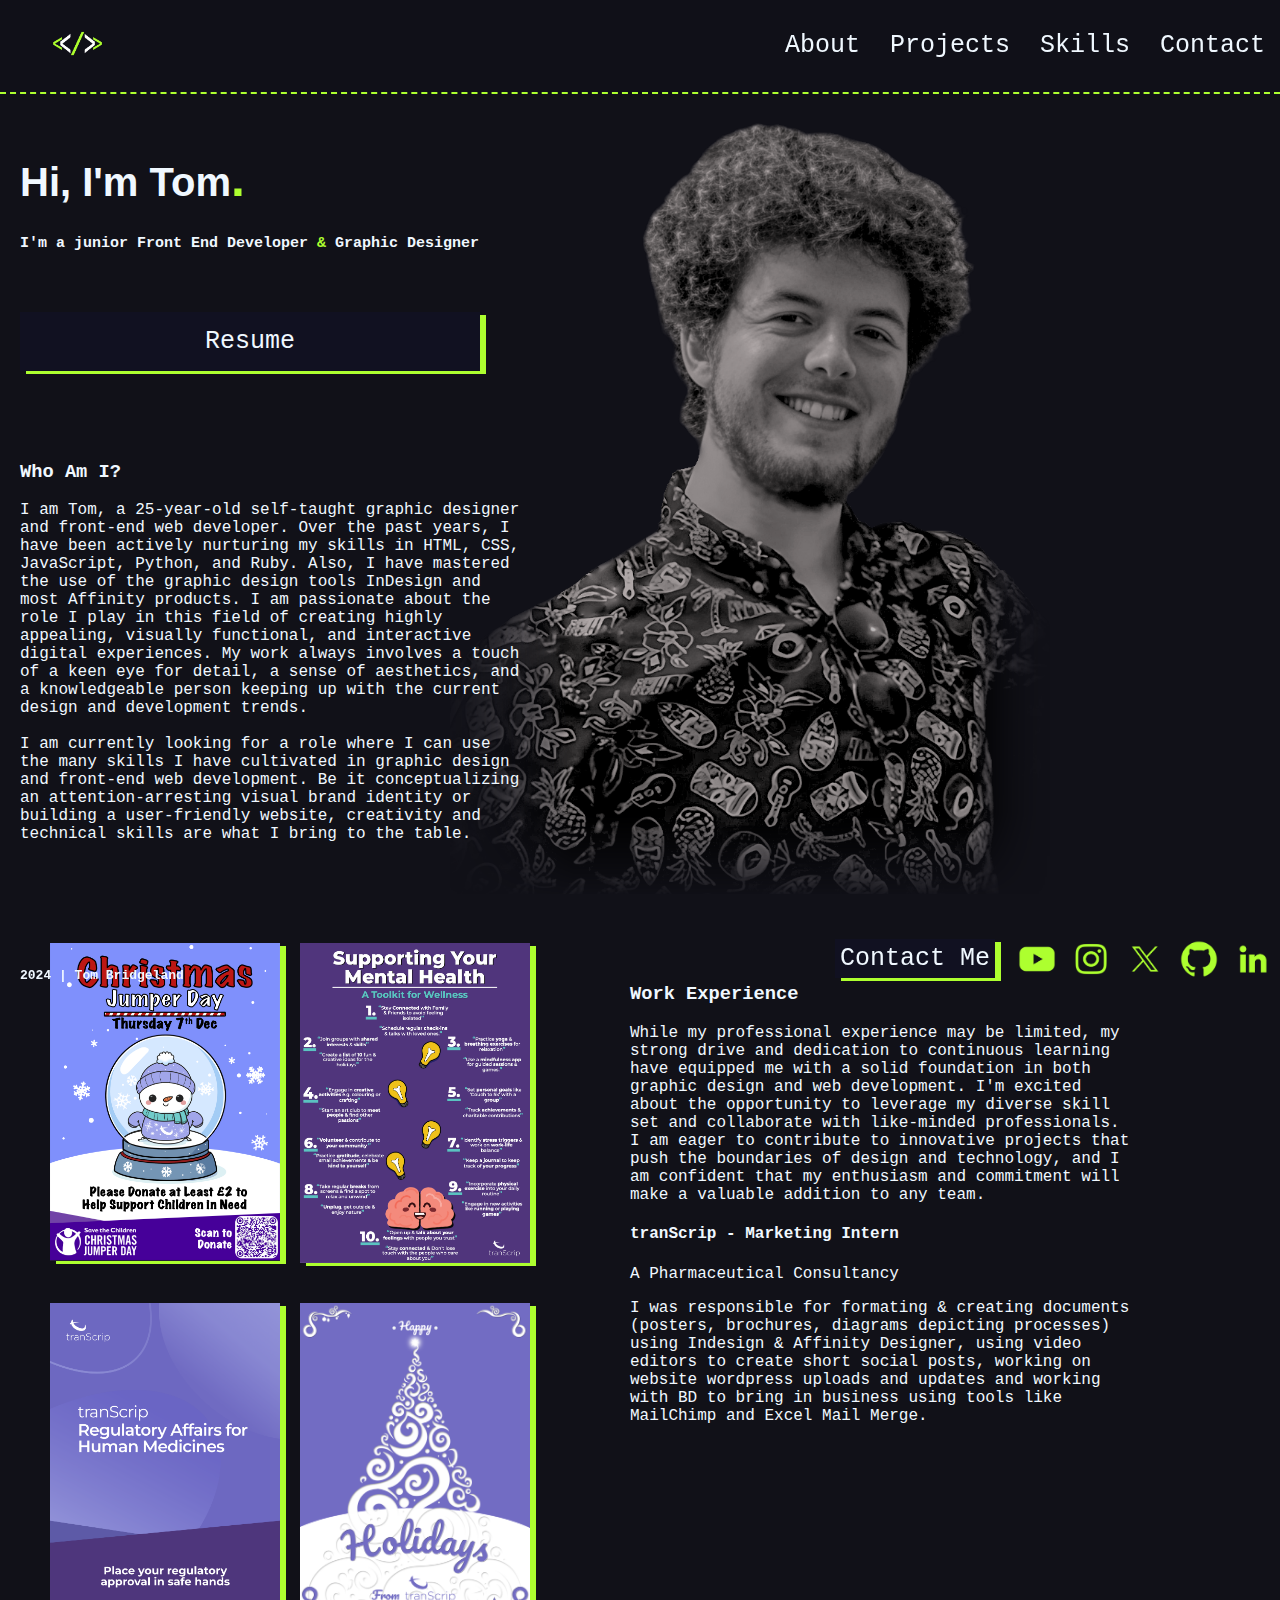
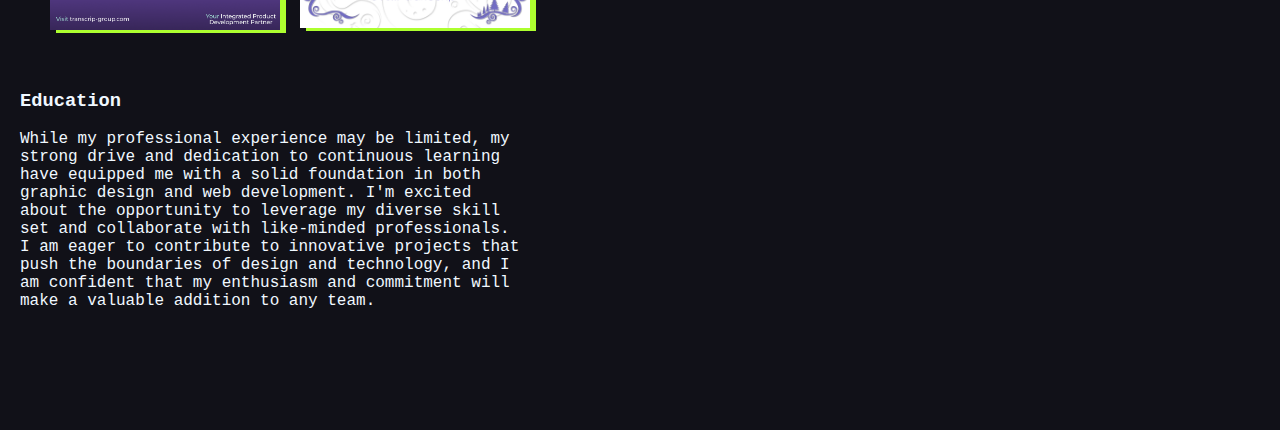
==== commit cf6630c3: "Add files via upload" ====
--- a/About.html
+++ b/About.html
@@ -11,6 +11,8 @@
         gtag('config', 'G-1WYHKHPQ9J');
     </script>
     <meta charset="utf-8" name="viewport" content="width=device-width, initial-scale=0.75">
+    <meta name="description" content="Tom Bridgelad, Web Developer & Graphic Designer Portfolio About Me">
+    <meta name="keywords" content="HTML, CSS, JavaScript, Graphic, Design, Web Development Portfolio, HTML CSS JavaScript Portfolio, Graphic Design Portfolio, Web Developer in the UK, Freelance Web Developer, HTML CSS JavaScript Projects">
     <title>Tom Bridgeland | About</title>
     <link rel="stylesheet" href="main.css">
     <link rel="icon" type="image/x-icon" href="favicon.png">
--- a/main.css
+++ b/main.css
@@ -334,7 +334,7 @@
     padding:5px;
     transition: 0.3s;
 }
-.footer a:hover {
+.footer a#contact:hover {
     box-shadow: 4px 1.5px greenyellow;
     color: greenyellow;
 }
@@ -402,7 +402,7 @@
 }
 .wrkExp {
     margin-top: 80px;
-    max-width: 1090px;
+    max-width: 1150px;
 }
 .wrkTranscrip {
     margin: 20px;
@@ -421,16 +421,18 @@
     list-style: none;
     grid-template-columns: auto auto;
     margin-bottom: 40px;
-    
 }
 .transcripImg img{
     width: 230px;
     margin: 20px;
     margin-left: 20%;
     box-shadow: 6px 3px greenyellow;
+    transition: 0.3s;
+    z-index: 0;
 }
 .transcripImg img:hover {
     transform: scale(1.5);
+    z-index: 1;
 }
 .eduExp {
     width: auto;
@@ -456,7 +458,7 @@
         display: block;
     }
 }
-@media only screen and (max-width: 1040px) {
+@media only screen and (max-width: 1030px) {
     .wrkTranscrip {
         float: left;
     }
@@ -527,8 +529,8 @@
         position:inherit;
         margin: 40px 0 0 20px;
 }
-    .transcripImg {
-        grid-template-columns: auto;
+    .transcripImg img{
+        width: 180px;
     }
 }
 @media only screen and (min-width: 800px) {
@@ -537,11 +539,6 @@
         display: none;
     }
 }
-@media only screen and (min-width: 1000px) {
-    .wrkTranscrip {
-        
-    }
-}
 
 /* Project Template */
 .p1 {
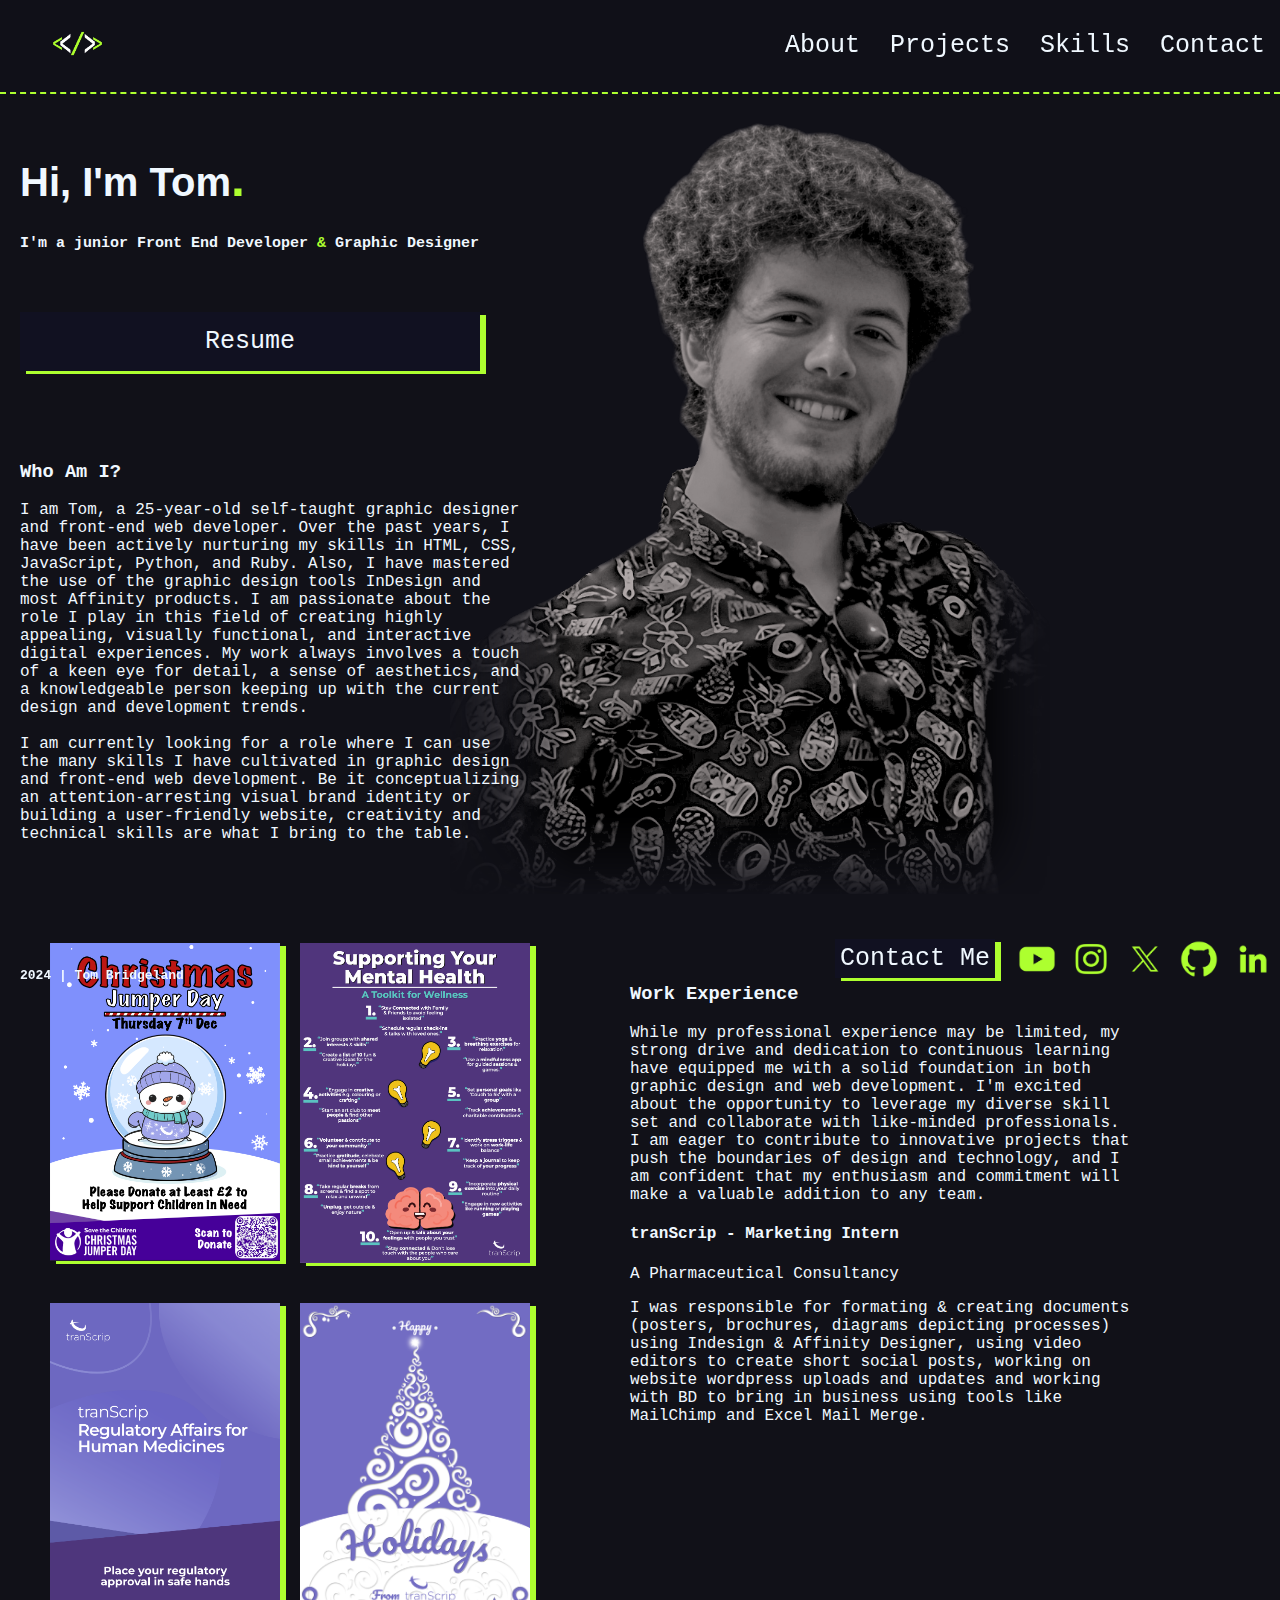
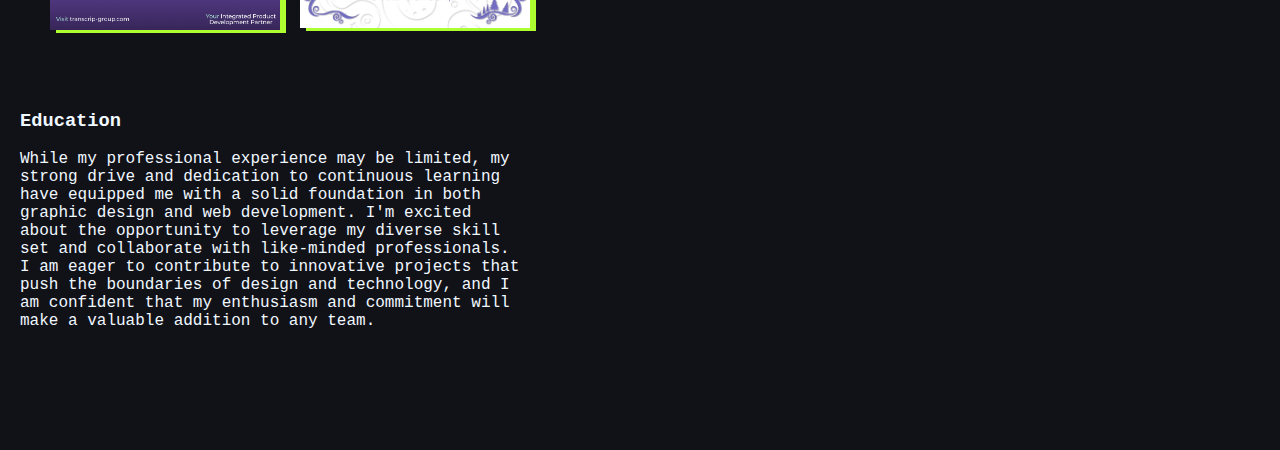
==== commit 6e2733b4: "Add files via upload" ====
--- a/About.html
+++ b/About.html
@@ -12,7 +12,7 @@
     </script>
     <meta charset="utf-8" name="viewport" content="width=device-width, initial-scale=0.75">
     <meta name="description" content="Tom Bridgelad, Web Developer & Graphic Designer Portfolio About Me">
-    <meta name="keywords" content="HTML, CSS, JavaScript, Graphic, Design, Web Development Portfolio, HTML CSS JavaScript Portfolio, Graphic Design Portfolio, Web Developer in the UK, Freelance Web Developer, HTML CSS JavaScript Projects">
+    <meta name="keywords" content="About, Portfolio, HTML, CSS, JavaScript, Graphic, Design, Web Development Portfolio, HTML CSS JavaScript Portfolio, Graphic Design Portfolio, Web Developer in the UK, Freelance Web Developer, HTML CSS JavaScript Projects">
     <title>Tom Bridgeland | About</title>
     <link rel="stylesheet" href="main.css">
     <link rel="icon" type="image/x-icon" href="favicon.png">
@@ -56,7 +56,7 @@
     <div class="intro">
         <h1>Hi, I'm Tom<b style="color: greenyellow; font-size: 50px;">.</b></h1>
         <h4>I'm a junior Front End Developer <b style="color: greenyellow; font-size: px;">&amp;</b> Graphic Designer</h4>
-        <a href="cv.pdf" target="_blank" class="resumeBtn">Resume</a>
+        <a href="tomBridgelandCV.pdf" target="_blank" class="resumeBtn" rel="nofollow">Resume</a>
         <img src="me.png"/>
     </div>
     <div class="abtMe">
--- a/main.css
+++ b/main.css
@@ -406,6 +406,7 @@
 }
 .wrkTranscrip {
     margin: 20px;
+    margin-left: 20px;
     float:right;
 }
 .wrkTranscrip h3 {
@@ -420,7 +421,7 @@
     display: grid;
     list-style: none;
     grid-template-columns: auto auto;
-    margin-bottom: 40px;
+    margin-bottom: 60px;
 }
 .transcripImg img{
     width: 230px;
@@ -433,6 +434,7 @@
 .transcripImg img:hover {
     transform: scale(1.5);
     z-index: 1;
+    box-shadow: 4px 1.5px greenyellow;
 }
 .eduExp {
     width: auto;
@@ -458,7 +460,7 @@
         display: block;
     }
 }
-@media only screen and (max-width: 1030px) {
+@media only screen and (max-width: 1039px) {
     .wrkTranscrip {
         float: left;
     }
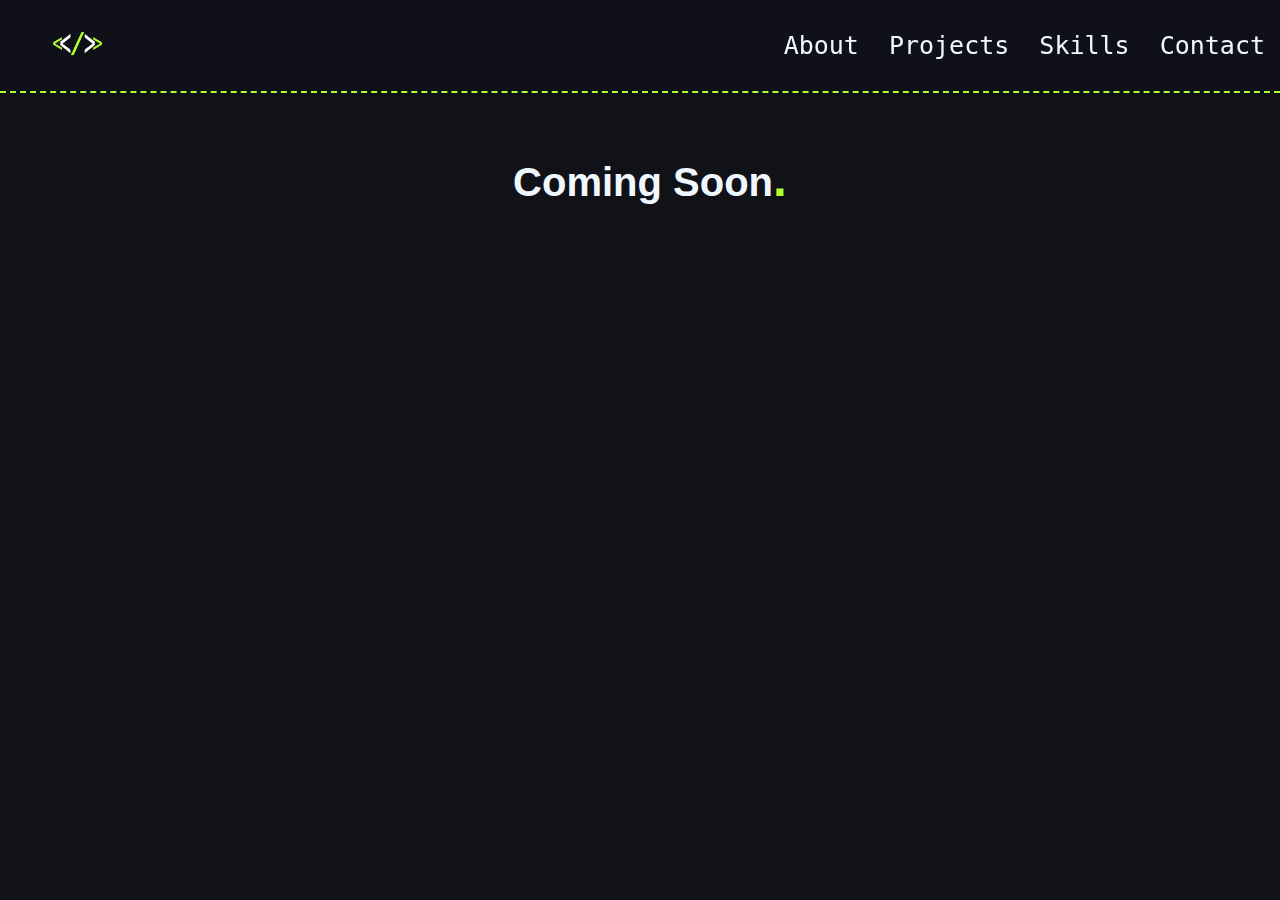
==== commit 3dcd8dd0: "Add files via upload" ====
--- a/About.html
+++ b/About.html
@@ -11,9 +11,9 @@
         gtag('config', 'G-1WYHKHPQ9J');
     </script>
     <meta charset="utf-8" name="viewport" content="width=device-width, initial-scale=0.75">
-    <meta name="description" content="Tom Bridgelad, Web Developer & Graphic Designer Portfolio About Me">
-    <meta name="keywords" content="About, Portfolio, HTML, CSS, JavaScript, Graphic, Design, Web Development Portfolio, HTML CSS JavaScript Portfolio, Graphic Design Portfolio, Web Developer in the UK, Freelance Web Developer, HTML CSS JavaScript Projects">
-    <title>Tom Bridgeland | About</title>
+    <meta name="description" content="Tom Bridgelad, Web Developer & Graphic Designer Portfolio My Skills">
+    <meta name="keywords" content="Skills, Portfolio, HTML, CSS, JavaScript, Graphic, Design, Web Development Portfolio, HTML CSS JavaScript Portfolio, Graphic Design Portfolio, Web Developer in the UK, Freelance Web Developer, HTML CSS JavaScript Projects">
+    <title>Tom Bridgeland | Skils</title>
     <link rel="stylesheet" href="main.css">
     <link rel="icon" type="image/x-icon" href="favicon.png">
 </head>
@@ -21,11 +21,11 @@
 <body>
     <div class="navbar">
         <ul>
-            <li><a href="/index.html"><img src="logo.png" alt="Logo"/></a></li>
-            <li><a id="txt" href="/Contact.html">Contact</a></li>
-            <li><a id="txt" href="/Skills.html">Skills</a></li>
-            <li><a id="txt" href="/Projects.html">Projects</a></li>
-            <li><a id="txt" href="/About.html">About</a></li>
+            <li><span onclick="transitionToPage('/index.html')"><img src="logo.png" alt="Logo"/></span></li>
+            <li><span onclick="transitionToPage('/Contact.html')" id="txt">Contact</span></li>
+            <li><span onclick="transitionToPage('/Skills.html')"id="txt" >Skills</span></li>
+            <li><span onclick="transitionToPage('/Projects.html')"id="txt">Projects</span></li>
+            <li><span onclick="transitionToPage('/About.html')"id="txt">About</span></li>
             <li><a class="navi" onclick="openNav()">&#9776;</a></li>
         </ul>
     </div>
@@ -54,36 +54,8 @@
         }
     </script>
     <div class="intro">
-        <h1>Hi, I'm Tom<b style="color: greenyellow; font-size: 50px;">.</b></h1>
-        <h4>I'm a junior Front End Developer <b style="color: greenyellow; font-size: px;">&amp;</b> Graphic Designer</h4>
-        <a href="tomBridgelandCV.pdf" target="_blank" class="resumeBtn" rel="nofollow">Resume</a>
-        <img src="me.png"/>
+        <h1 style="text-align: center;">Coming Soon<b style="color: greenyellow; font-size: 50px;">.</b></h1>
     </div>
-    <div class="abtMe">
-    <h3>Who Am I?</h3>
-    <p>I am Tom, a 25-year-old self-taught graphic designer and front-end web developer. Over the past years, I have been actively nurturing my skills in HTML, CSS, JavaScript, Python, and Ruby. Also, I have mastered the use of the graphic design tools InDesign and most Affinity products. I am passionate about the role I play in this field of creating highly appealing, visually functional, and interactive digital experiences. My work always involves a touch of a keen eye for detail, a sense of aesthetics, and a knowledgeable person keeping up with the current design and development trends.<br><br>I am currently looking for a role where I can use the many skills I have cultivated in graphic design and front-end web development. Be it conceptualizing an attention-arresting visual brand identity or building a user-friendly website, creativity and technical skills are what I bring to the table.</p>
-    </div>
-    <div class="wrkExp">
-        <div class="wrkTranscrip">
-            <h3>Work Experience</h3>
-            <p>While my professional experience may be limited, my strong drive and dedication to continuous learning have equipped me with a solid foundation in both graphic design and web development. I'm excited about the opportunity to leverage my diverse skill set and collaborate with like-minded professionals. I am eager to contribute to innovative projects that push the boundaries of design and technology, and I am confident that my enthusiasm and commitment will make a valuable addition to any team.</p>
-            <h4>tranScrip - Marketing Intern</h4>
-            <p>A Pharmaceutical Consultancy</p>
-            <p>I was responsible for formating &amp; creating documents (posters, brochures, diagrams depicting processes) using Indesign &amp; Affinity Designer, using video editors to create short social posts, working on website wordpress uploads and updates and working with BD to bring in business using tools like MailChimp and Excel Mail Merge.</p>
-        </div>
-        <div class="transcripImg">
-            <img src="postertranScrip.png"/>
-            <img src="healthtranScrip.png"/>
-            <img src="brochureImg.png"/>
-            <img src="holidaysImg.png"/>
-        </div>
-    </div>
-    <div class="eduExp">
-        <h3>Education</h3>
-        <p>While my professional experience may be limited, my strong drive and dedication to continuous learning have equipped me with a solid foundation in both graphic design and web development. I'm excited about the opportunity to leverage my diverse skill set and collaborate with like-minded professionals. I am eager to contribute to innovative projects that push the boundaries of design and technology, and I am confident that my enthusiasm and commitment will make a valuable addition to any team.</p>
-    </div>
-    <br>
-    <br>
     <div id="footer" class="footer">
         <h4><b>2024 | Tom Bridgeland</b></h4>
         <ul>
@@ -104,6 +76,16 @@
             footer.classList.remove('show');
             }
         });
+        window.transitionToPage = function(href) {
+        document.querySelector('body').style.opacity = 0
+            setTimeout(function() { 
+            window.location.href = href
+        }, 500)
+        }
+
+        document.addEventListener('DOMContentLoaded', function(event) {
+            document.querySelector('body').style.opacity = 1
+        })
     </script>
 </body>
 </html>--- a/main.css
+++ b/main.css
@@ -6,7 +6,9 @@
     margin:0;
     background-color: #111118;
     font-family: monospace, sans-serif;
-};
+    opacity: 0;
+    transition: opacity 0.2s;
+}
 }
 ul {
     list-style: none;
@@ -29,7 +31,7 @@
     display: inline;
     
 }
-.navbar a#txt{
+.navbar span#txt{
     font-size: 25px;
     font-family: monospace;
     float:right;
@@ -38,7 +40,7 @@
     text-decoration: none;
     color: aliceblue;
 }
-.navbar a#txt:hover{
+.navbar span#txt:hover{
     color:greenyellow;
     box-shadow: 6px 3px greenyellow;
 }
@@ -199,6 +201,12 @@
     box-shadow: 4px 1.5px greenyellow;
     color: greenyellow;
 }
+.ftGDProjects ul {
+    margin: auto;
+}
+.ftWDProjects ul {
+    margin: auto;
+}
 .gDP1, .gDP2, .gDP3, .gDP4, .gDP5, .gDP6, .gDP7{
     display: grid;
     margin: 0px;
@@ -391,6 +399,9 @@
 }
 
 /* About */
+.aboutSec {
+    margin: auto;
+}
 .abtMe {
     margin: 20px;
 }
@@ -464,12 +475,13 @@
     .wrkTranscrip {
         float: left;
     }
+    
 }
 @media only screen and (max-width: 800px) {
     .ftGDProjects ul {
         grid-template-columns: auto auto;
     }
-    .navbar a#txt{
+    .navbar span#txt{
         display:none;
     }
     .navi {
@@ -530,7 +542,7 @@
         width:320px;
         position:inherit;
         margin: 40px 0 0 20px;
-}
+    }
     .transcripImg img{
         width: 180px;
     }
@@ -540,6 +552,7 @@
     .sidenav {
         display: none;
     }
+
 }
 
 /* Project Template */
